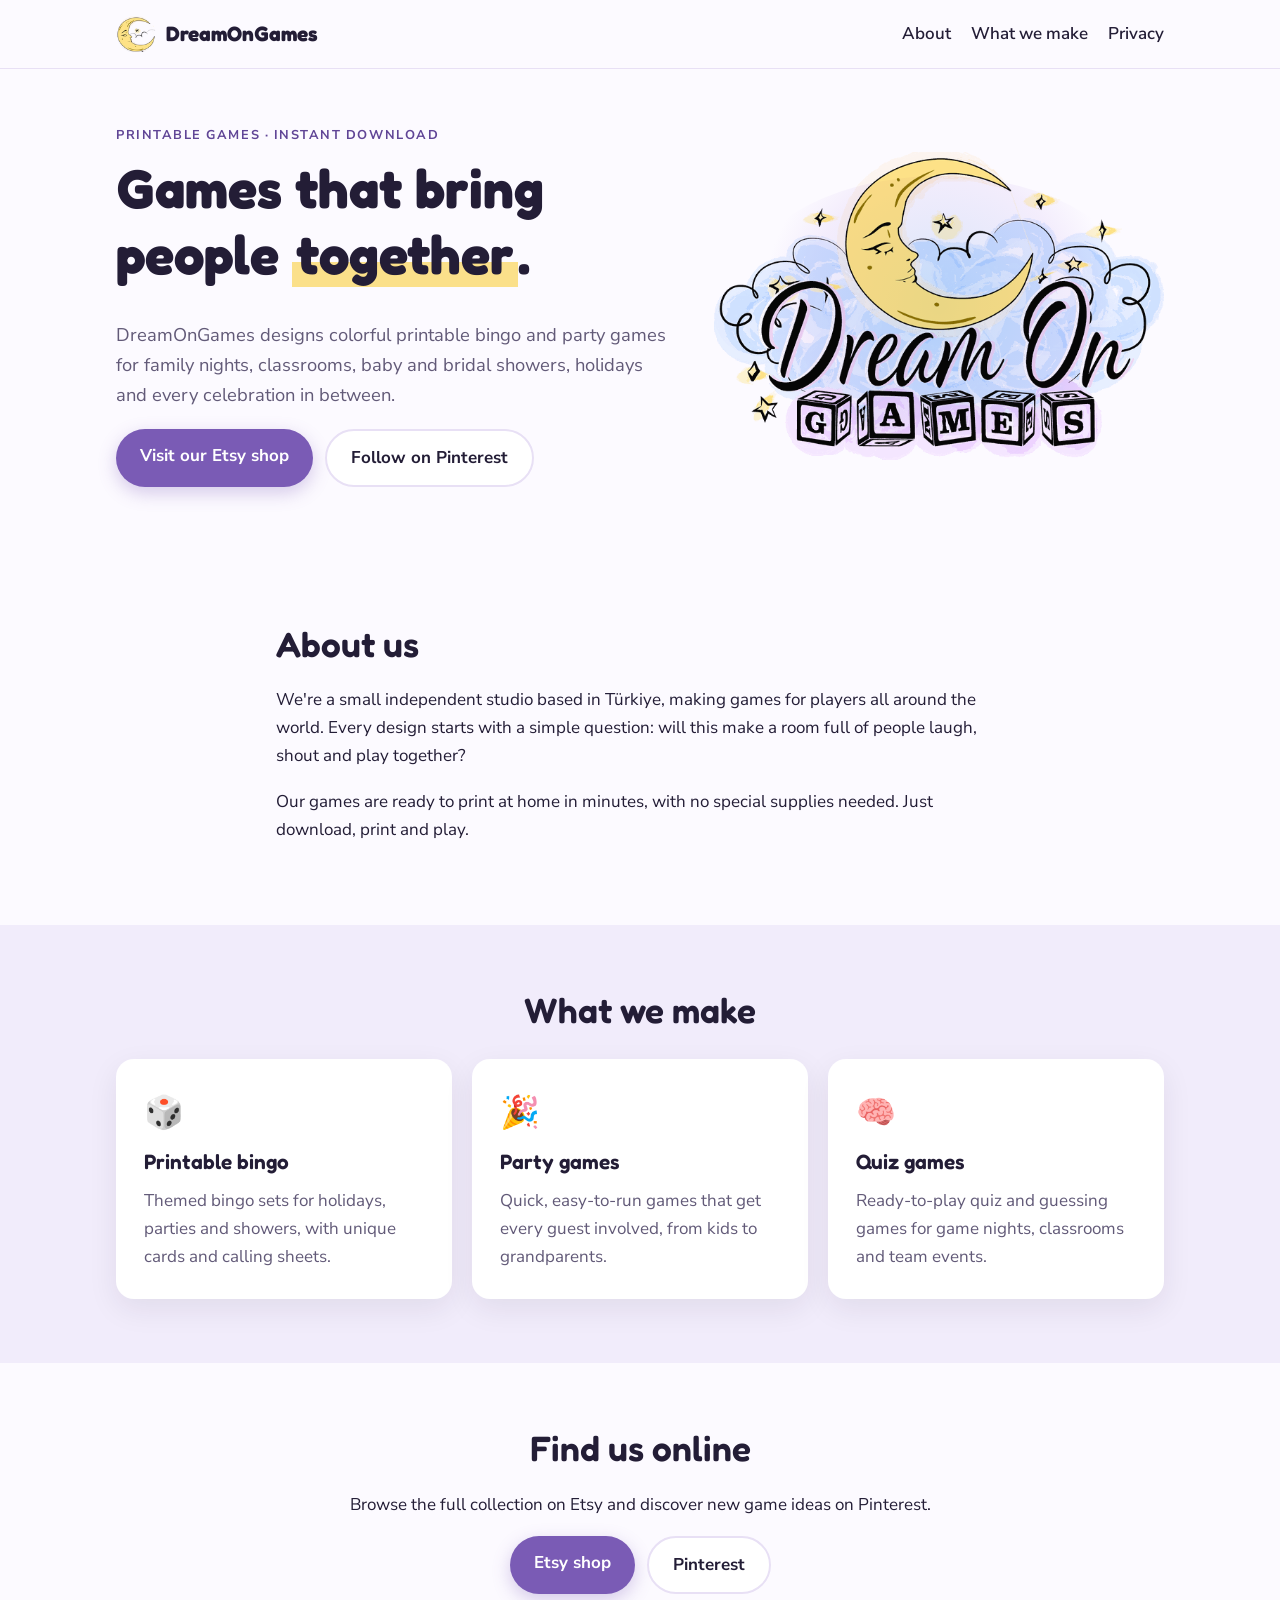
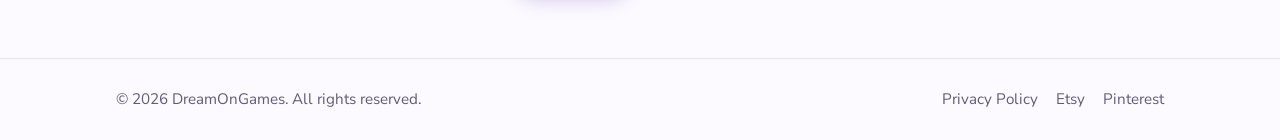
==== index.html @ ca30cf98 "Initial commit" ====
<!doctype html>
<html lang="en">
<head>
  <meta charset="utf-8">
  <meta name="viewport" content="width=device-width, initial-scale=1">
  <title>DreamOnGames — Printable Bingo & Party Games</title>
  <meta name="description" content="DreamOnGames creates printable bingo games and party games for family nights, classrooms, showers and celebrations.">
  <link rel="preconnect" href="https://fonts.googleapis.com">
  <link rel="preconnect" href="https://fonts.gstatic.com" crossorigin>
  <link href="https://fonts.googleapis.com/css2?family=Fredoka:wght@500;600;700&family=Nunito+Sans:wght@400;600;700&display=swap" rel="stylesheet">
  <link rel="stylesheet" href="assets/style.css">
  <link rel="icon" type="image/png" href="assets/favicon.png">
  <link rel="apple-touch-icon" href="assets/apple-touch-icon.png">
  <meta property="og:title" content="DreamOnGames">
  <meta property="og:description" content="Printable bingo and party games for family nights, classrooms, showers and celebrations.">
  <meta property="og:image" content="assets/logo-large.png">
  <meta name="theme-color" content="#fcfaff">
</head>
<body>
  <header class="site-header">
    <div class="container header-inner">
      <a class="brand" href="index.html">
        <img src="assets/favicon.png" alt="" class="brand-icon" width="40" height="40">
        <span class="brand-name">DreamOnGames</span>
      </a>
      <nav class="nav">
        <a href="#about">About</a>
        <a href="#what-we-make">What we make</a>
        <a href="privacy.html">Privacy</a>
      </nav>
    </div>
  </header>

  <main>
    <section class="hero">
      <div class="container hero-inner">
        <div class="hero-text">
          <p class="eyebrow">Printable games · Instant download</p>
          <h1>Games that bring people <span class="highlight">together</span>.</h1>
          <p class="lead">DreamOnGames designs colorful printable bingo and party games for family nights, classrooms, baby and bridal showers, holidays and every celebration in between.</p>
          <div class="cta-row">
            <a class="btn btn-primary" href="https://www.etsy.com/shop/DreamOnGames" target="_blank" rel="noopener">Visit our Etsy shop</a>
            <a class="btn btn-ghost" href="https://tr.pinterest.com/dreamongames1/" target="_blank" rel="noopener">Follow on Pinterest</a>
          </div>
        </div>
        <div class="hero-art">
          <img src="assets/logo-large.png" alt="DreamOnGames logo: a sleeping crescent moon above clouds, with toy blocks spelling GAMES" width="640" height="439">
        </div>
      </div>
    </section>

    <section id="about" class="section">
      <div class="container narrow">
        <h2>About us</h2>
        <p>We're a small independent studio based in Türkiye, making games for players all around the world. Every design starts with a simple question: will this make a room full of people laugh, shout and play together?</p>
        <p>Our games are ready to print at home in minutes, with no special supplies needed. Just download, print and play.</p>
      </div>
    </section>

    <section id="what-we-make" class="section section-alt">
      <div class="container">
        <h2 class="center">What we make</h2>
        <div class="cards">
          <article class="card">
            <div class="card-icon" aria-hidden="true">🎲</div>
            <h3>Printable bingo</h3>
            <p>Themed bingo sets for holidays, parties and showers, with unique cards and calling sheets.</p>
          </article>
          <article class="card">
            <div class="card-icon" aria-hidden="true">🎉</div>
            <h3>Party games</h3>
            <p>Quick, easy-to-run games that get every guest involved, from kids to grandparents.</p>
          </article>
          <article class="card">
            <div class="card-icon" aria-hidden="true">🧠</div>
            <h3>Quiz games</h3>
            <p>Ready-to-play quiz and guessing games for game nights, classrooms and team events.</p>
          </article>
        </div>
      </div>
    </section>

    <section class="section">
      <div class="container narrow center">
        <h2>Find us online</h2>
        <p>Browse the full collection on Etsy and discover new game ideas on Pinterest.</p>
        <div class="cta-row center-row">
          <a class="btn btn-primary" href="https://www.etsy.com/shop/DreamOnGames" target="_blank" rel="noopener">Etsy shop</a>
          <a class="btn btn-ghost" href="https://tr.pinterest.com/dreamongames1/" target="_blank" rel="noopener">Pinterest</a>
        </div>
      </div>
    </section>
  </main>

  <footer class="site-footer">
    <div class="container footer-inner">
      <p>© 2026 DreamOnGames. All rights reserved.</p>
      <nav class="footer-nav">
        <a href="privacy.html">Privacy Policy</a>
        <a href="https://www.etsy.com/shop/DreamOnGames" target="_blank" rel="noopener">Etsy</a>
        <a href="https://tr.pinterest.com/dreamongames1/" target="_blank" rel="noopener">Pinterest</a>
      </nav>
    </div>
  </footer>
</body>
</html>
---- assets/style.css ----
/* DreamOnGames — site styles */
:root {
  --bg: #fcfaff;
  --bg-alt: #f1ecfb;
  --surface: #ffffff;
  --text: #231d36;
  --muted: #625a78;
  --primary: #7a5bb5;
  --primary-dark: #604596;
  --accent-1: #fbe08a;
  --accent-2: #b8d3f5;
  --accent-3: #e3d4f7;
  --border: #e8e0f5;
  --radius: 18px;
  --shadow: 0 10px 30px rgba(35, 29, 54, 0.08);
  --font-head: "Fredoka", "Trebuchet MS", sans-serif;
  --font-body: "Nunito Sans", system-ui, -apple-system, "Segoe UI", sans-serif;
}

* { box-sizing: border-box; }
html { scroll-behavior: smooth; }
body {
  margin: 0;
  background: var(--bg);
  color: var(--text);
  font-family: var(--font-body);
  font-size: 17px;
  line-height: 1.65;
  -webkit-font-smoothing: antialiased;
}
img { max-width: 100%; height: auto; }
a { color: var(--primary-dark); }
h1, h2, h3 { font-family: var(--font-head); line-height: 1.2; margin: 0 0 0.6em; }
h1 { font-size: clamp(2.1rem, 5vw, 3.4rem); font-weight: 700; }
h2 { font-size: clamp(1.6rem, 3.5vw, 2.2rem); font-weight: 600; }
h3 { font-size: 1.3rem; font-weight: 600; }
p { margin: 0 0 1em; }

.container { width: 100%; max-width: 1080px; margin: 0 auto; padding: 0 16px; }
.narrow { max-width: 760px; }
.center { text-align: center; }
.muted { color: var(--muted); }

/* Header */
.site-header {
  position: sticky; top: 0; z-index: 10;
  background: rgba(252, 250, 255, 0.92);
  backdrop-filter: blur(8px);
  border-bottom: 1px solid var(--border);
}
.header-inner { display: flex; align-items: center; justify-content: space-between; gap: 16px; padding-top: 14px; padding-bottom: 14px; }
.brand { display: flex; align-items: center; gap: 10px; text-decoration: none; color: var(--text); }
.brand-name { font-family: var(--font-head); font-weight: 700; font-size: 1.3rem; }
.brand-icon { width: 40px; height: 40px; display: block; }
.nav { display: flex; gap: 20px; }
.nav a { color: var(--text); text-decoration: none; font-weight: 600; }
.nav a:hover, .nav a[aria-current="page"] { color: var(--primary-dark); }

/* Buttons */
.cta-row { display: flex; flex-wrap: wrap; gap: 12px; margin-top: 8px; }
.center-row { justify-content: center; }
.btn {
  display: inline-block; padding: 13px 24px; border-radius: 999px;
  font-weight: 700; text-decoration: none; transition: transform .15s ease, background .15s ease;
}
.btn:hover { transform: translateY(-2px); }
.btn-primary { background: var(--primary); color: #fff; box-shadow: 0 6px 18px rgba(122, 91, 181, 0.30); }
.btn-primary:hover { background: var(--primary-dark); }
.btn-ghost { background: var(--surface); color: var(--text); border: 2px solid var(--border); }

/* Hero */
.hero { padding: 56px 0 72px; overflow: hidden; isolation: isolate; }
.hero-inner { display: grid; grid-template-columns: 1.1fr 0.9fr; gap: 48px; align-items: center; }
.eyebrow { text-transform: uppercase; letter-spacing: 0.12em; font-size: 0.8rem; font-weight: 700; color: var(--primary-dark); margin-bottom: 0.8em; }
.lead { font-size: 1.15rem; color: var(--muted); max-width: 34em; }
.highlight { background: linear-gradient(transparent 62%, var(--accent-1) 62%); padding: 0 4px; }

.hero-art { justify-self: center; position: relative; }
.hero-art::before {
  content: ""; position: absolute; inset: 8% 4%; z-index: -1; border-radius: 50%;
  background: radial-gradient(circle, rgba(184, 211, 245, 0.55), rgba(227, 212, 247, 0.35) 55%, transparent 72%);
}
.hero-art img { display: block; width: 100%; max-width: 520px; height: auto; }

/* Sections */
.section { padding: 64px 0; }
.section-alt { background: var(--bg-alt); }
.cards { display: grid; grid-template-columns: repeat(3, 1fr); gap: 20px; margin-top: 28px; }
.card { background: var(--surface); border-radius: var(--radius); padding: 28px; box-shadow: var(--shadow); }
.card p { color: var(--muted); margin: 0; }
.card-icon { font-size: 2rem; margin-bottom: 10px; }

/* Policy page */
.policy h1 { margin-bottom: 0.2em; }
.policy h2 { font-size: 1.4rem; margin-top: 1.8em; }
.policy ul { padding-left: 1.2em; margin: 0 0 1em; }
.policy li { margin-bottom: 0.4em; }

/* Footer */
.site-footer { border-top: 1px solid var(--border); padding: 28px 0; font-size: 0.95rem; color: var(--muted); }
.footer-inner { display: flex; flex-wrap: wrap; justify-content: space-between; align-items: center; gap: 12px; }
.footer-inner p { margin: 0; }
.footer-nav { display: flex; gap: 18px; }
.footer-nav a { color: var(--muted); text-decoration: none; }
.footer-nav a:hover { color: var(--primary-dark); }

/* Responsive */
@media (max-width: 820px) {
  .hero { padding: 40px 0 56px; }
  .hero-inner { grid-template-columns: 1fr; gap: 24px; }
  .hero-art { order: -1; }
  .hero-art img { max-width: 340px; }
  .cards { grid-template-columns: 1fr; }
}
@media (max-width: 520px) {
  .nav { gap: 14px; font-size: 0.95rem; }
  .nav a[href="#what-we-make"], .nav a[href="index.html#what-we-make"] { display: none; }
  .brand-name { font-size: 1.1rem; }
}
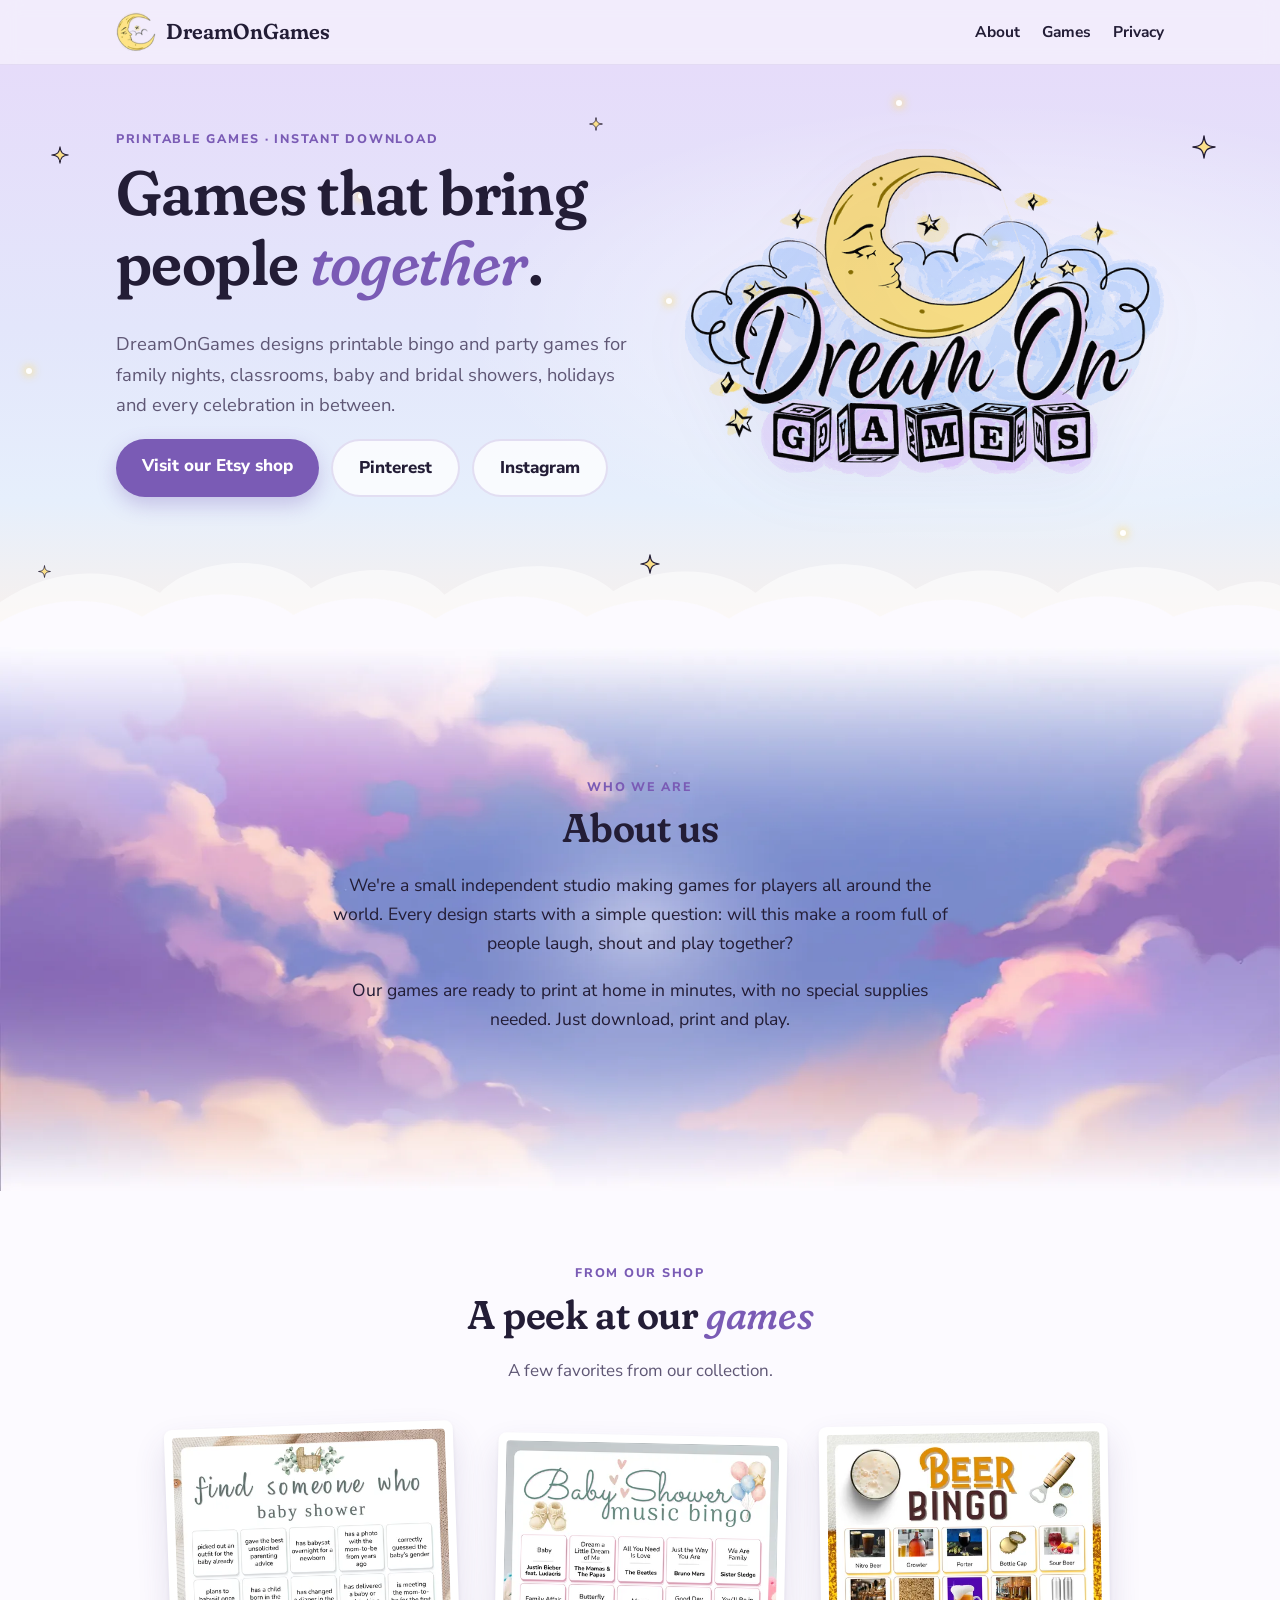
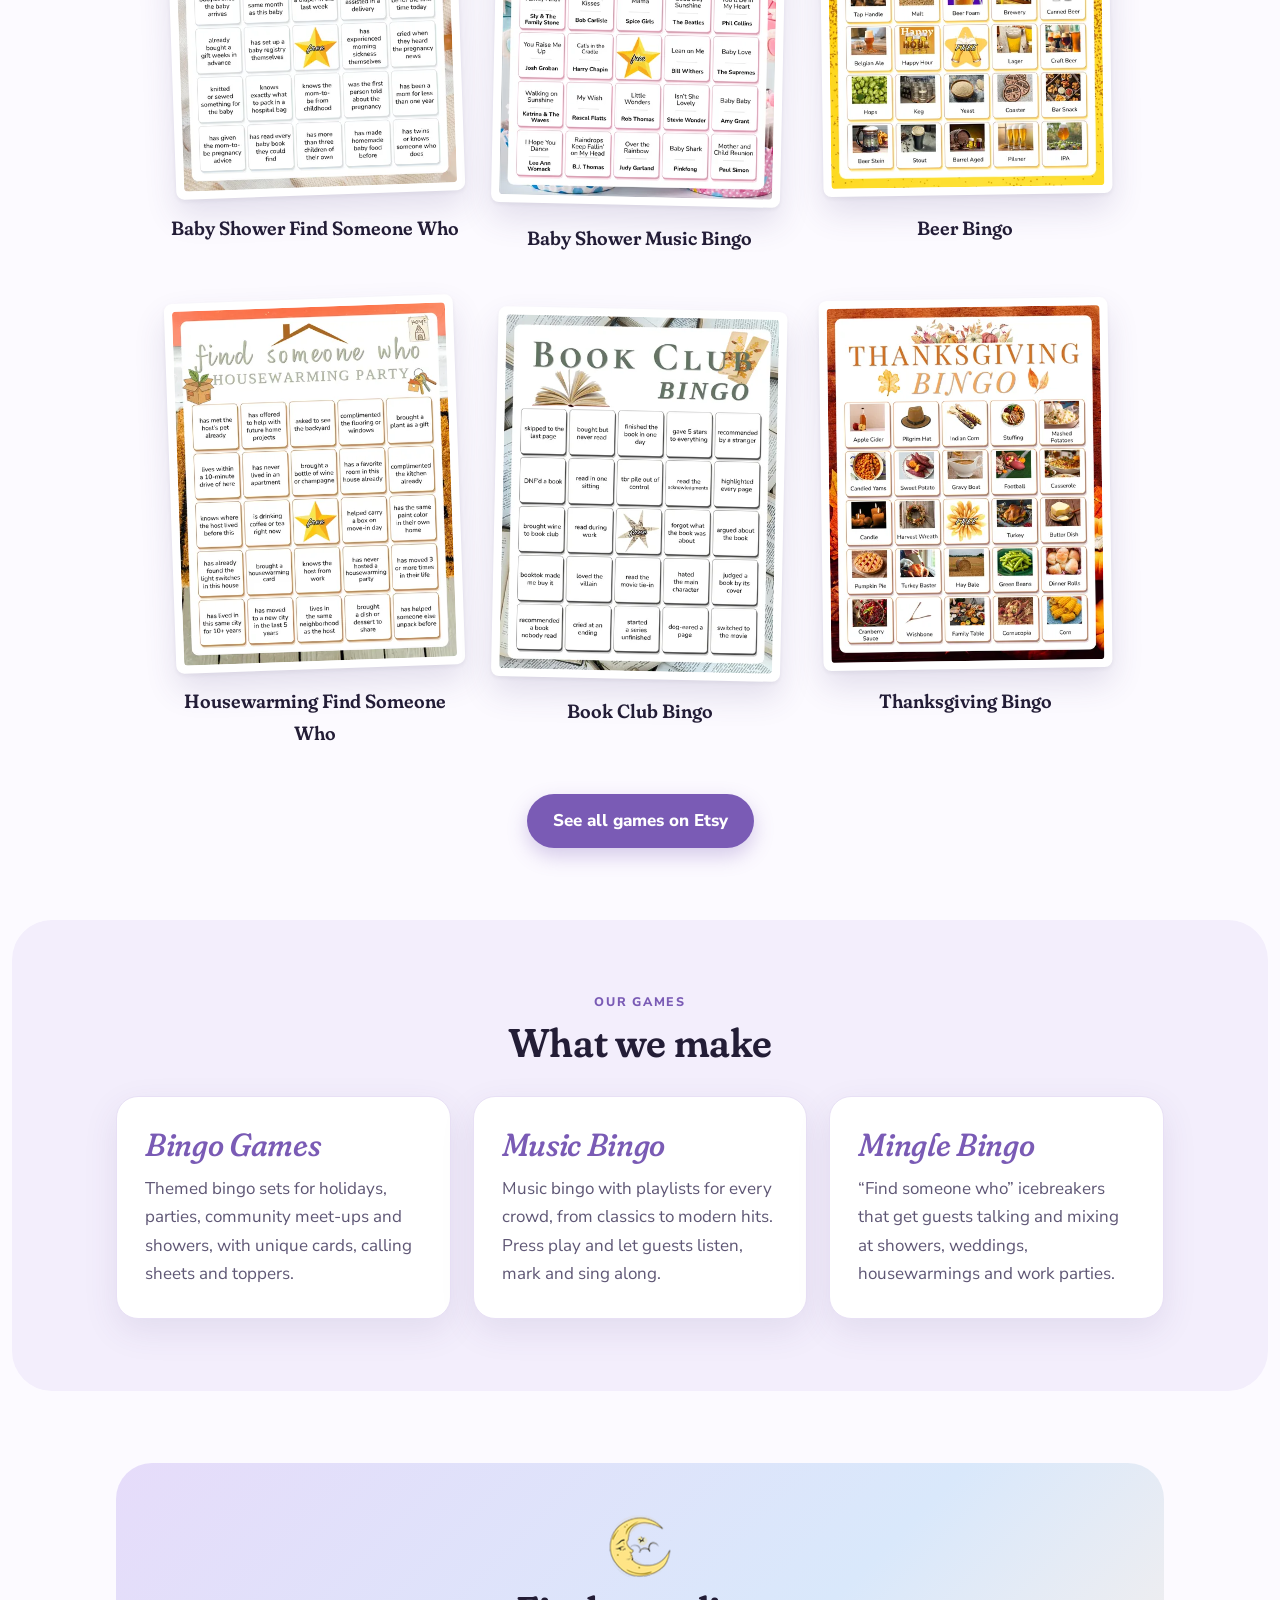
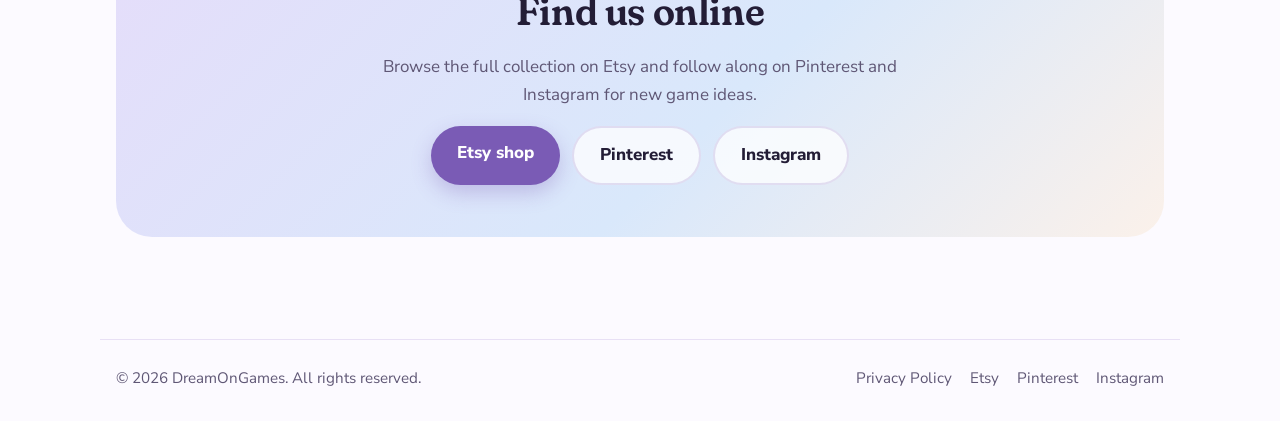
==== commit d40ad74f: "Final Version Version updated" ====
--- a/index.html
+++ b/index.html
@@ -5,16 +5,15 @@
   <meta name="viewport" content="width=device-width, initial-scale=1">
   <title>DreamOnGames — Printable Bingo & Party Games</title>
   <meta name="description" content="DreamOnGames creates printable bingo games and party games for family nights, classrooms, showers and celebrations.">
-  <link rel="preconnect" href="https://fonts.googleapis.com">
-  <link rel="preconnect" href="https://fonts.gstatic.com" crossorigin>
-  <link href="https://fonts.googleapis.com/css2?family=Fredoka:wght@500;600;700&family=Nunito+Sans:wght@400;600;700&display=swap" rel="stylesheet">
+  <link rel="preload" href="assets/fonts/fraunces.woff2" as="font" type="font/woff2" crossorigin>
+  <link rel="preload" href="assets/fonts/nunito-sans.woff2" as="font" type="font/woff2" crossorigin>
   <link rel="stylesheet" href="assets/style.css">
   <link rel="icon" type="image/png" href="assets/favicon.png">
   <link rel="apple-touch-icon" href="assets/apple-touch-icon.png">
   <meta property="og:title" content="DreamOnGames">
   <meta property="og:description" content="Printable bingo and party games for family nights, classrooms, showers and celebrations.">
   <meta property="og:image" content="assets/logo-large.png">
-  <meta name="theme-color" content="#fcfaff">
+  <meta name="theme-color" content="#ebe4fb">
 </head>
 <body>
   <header class="site-header">
@@ -25,7 +24,7 @@
       </a>
       <nav class="nav">
         <a href="#about">About</a>
-        <a href="#what-we-make">What we make</a>
+        <a href="#games">Games</a>
         <a href="privacy.html">Privacy</a>
       </nav>
     </div>
@@ -33,60 +32,99 @@
 
   <main>
     <section class="hero">
+      <!-- Dekoratif yıldızlar -->
+      <div class="sky" aria-hidden="true">
+        <svg class="spark s1" viewBox="0 0 24 24"><path d="M12 1 C13 9 15 11 23 12 C15 13 13 15 12 23 C11 15 9 13 1 12 C9 11 11 9 12 1Z"/></svg>
+        <svg class="spark s2" viewBox="0 0 24 24"><path d="M12 1 C13 9 15 11 23 12 C15 13 13 15 12 23 C11 15 9 13 1 12 C9 11 11 9 12 1Z"/></svg>
+        <svg class="spark s3" viewBox="0 0 24 24"><path d="M12 1 C13 9 15 11 23 12 C15 13 13 15 12 23 C11 15 9 13 1 12 C9 11 11 9 12 1Z"/></svg>
+        <svg class="spark s4" viewBox="0 0 24 24"><path d="M12 1 C13 9 15 11 23 12 C15 13 13 15 12 23 C11 15 9 13 1 12 C9 11 11 9 12 1Z"/></svg>
+        <svg class="spark s5" viewBox="0 0 24 24"><path d="M12 1 C13 9 15 11 23 12 C15 13 13 15 12 23 C11 15 9 13 1 12 C9 11 11 9 12 1Z"/></svg>
+        <span class="dot d1"></span><span class="dot d2"></span><span class="dot d3"></span><span class="dot d4"></span><span class="dot d5"></span><span class="dot d6"></span>
+      </div>
+
       <div class="container hero-inner">
         <div class="hero-text">
           <p class="eyebrow">Printable games · Instant download</p>
-          <h1>Games that bring people <span class="highlight">together</span>.</h1>
-          <p class="lead">DreamOnGames designs colorful printable bingo and party games for family nights, classrooms, baby and bridal showers, holidays and every celebration in between.</p>
+          <h1>Games that bring people <em>together</em>.</h1>
+          <p class="lead">DreamOnGames designs printable bingo and party games for family nights, classrooms, baby and bridal showers, holidays and every celebration in between.</p>
           <div class="cta-row">
             <a class="btn btn-primary" href="https://www.etsy.com/shop/DreamOnGames" target="_blank" rel="noopener">Visit our Etsy shop</a>
-            <a class="btn btn-ghost" href="https://tr.pinterest.com/dreamongames1/" target="_blank" rel="noopener">Follow on Pinterest</a>
+            <a class="btn btn-ghost" href="https://www.pinterest.com/dreamongames1/" target="_blank" rel="noopener">Pinterest</a>
+            <a class="btn btn-ghost" href="https://www.instagram.com/dream_on_games" target="_blank" rel="noopener">Instagram</a>
           </div>
         </div>
         <div class="hero-art">
           <img src="assets/logo-large.png" alt="DreamOnGames logo: a sleeping crescent moon above clouds, with toy blocks spelling GAMES" width="640" height="439">
         </div>
       </div>
+
+      <!-- Hero'nun altındaki bulut kenarı -->
+      <svg class="cloud-edge" viewBox="0 0 1440 120" preserveAspectRatio="none" aria-hidden="true">
+        <path class="c-back" d="M0 70 C60 30 130 30 180 60 C220 20 310 15 350 55 C400 25 470 30 500 62 C560 20 650 22 690 58 C740 28 810 30 850 60 C900 18 990 20 1030 56 C1080 26 1150 30 1190 60 C1240 22 1330 24 1370 58 C1400 45 1425 45 1440 52 L1440 120 L0 120Z"/>
+        <path class="c-front" d="M0 92 C50 62 120 62 160 86 C210 54 290 54 330 84 C380 58 450 60 490 88 C540 56 620 56 660 86 C710 60 780 62 820 88 C870 56 950 56 990 86 C1040 60 1110 62 1150 88 C1200 56 1280 56 1320 86 C1360 70 1410 70 1440 80 L1440 120 L0 120Z"/>
+      </svg>
     </section>
 
-    <section id="about" class="section">
-      <div class="container narrow">
+    <section id="about" class="section about-section">
+      <div class="container narrow center">
+        <p class="eyebrow">Who we are</p>
         <h2>About us</h2>
-        <p>We're a small independent studio based in Türkiye, making games for players all around the world. Every design starts with a simple question: will this make a room full of people laugh, shout and play together?</p>
+        <p>We're a small independent studio making games for players all around the world. Every design starts with a simple question: will this make a room full of people laugh, shout and play together?</p>
         <p>Our games are ready to print at home in minutes, with no special supplies needed. Just download, print and play.</p>
+      </div>
+    </section>
+
+    <section id="games" class="section games-section">
+      <div class="container">
+        <div class="center">
+          <p class="eyebrow">From our shop</p>
+          <h2>A peek at our <em>games</em></h2>
+          <p class="muted section-intro">A few favorites from our collection.</p>
+        </div>
+        <!-- Kartlar assets/games-data.js listesinden rastgele seçilip buraya eklenir -->
+        <div class="games" id="games-grid">
+          <noscript><p class="center muted">See our games on <a href="https://www.etsy.com/shop/DreamOnGames">Etsy</a>.</p></noscript>
+        </div>
+        <div class="center-row cta-row games-more">
+          <a class="btn btn-primary" href="https://www.etsy.com/shop/DreamOnGames" target="_blank" rel="noopener">See all games on Etsy</a>
+        </div>
       </div>
     </section>
 
     <section id="what-we-make" class="section section-alt">
       <div class="container">
-        <h2 class="center">What we make</h2>
+        <div class="center">
+          <p class="eyebrow">Our games</p>
+          <h2>What we make</h2>
+        </div>
         <div class="cards">
-          <article class="card">
-            <div class="card-icon" aria-hidden="true">🎲</div>
-            <h3>Printable bingo</h3>
-            <p>Themed bingo sets for holidays, parties and showers, with unique cards and calling sheets.</p>
+          <article class="card card-lavender">
+            <h3>Bingo Games</h3>
+            <p>Themed bingo sets for holidays, parties, community meet-ups and showers, with unique cards, calling sheets and toppers.</p>
           </article>
-          <article class="card">
-            <div class="card-icon" aria-hidden="true">🎉</div>
-            <h3>Party games</h3>
-            <p>Quick, easy-to-run games that get every guest involved, from kids to grandparents.</p>
+          <article class="card card-sky">
+            <h3>Music Bingo</h3>
+            <p>Music bingo with playlists for every crowd, from classics to modern hits. Press play and let guests listen, mark and sing along.</p>
           </article>
-          <article class="card">
-            <div class="card-icon" aria-hidden="true">🧠</div>
-            <h3>Quiz games</h3>
-            <p>Ready-to-play quiz and guessing games for game nights, classrooms and team events.</p>
+          <article class="card card-butter">
+            <h3>Mingle Bingo</h3>
+            <p>&ldquo;Find someone who&rdquo; icebreakers that get guests talking and mixing at showers, weddings, housewarmings and work parties.</p>
           </article>
         </div>
       </div>
     </section>
 
     <section class="section">
-      <div class="container narrow center">
-        <h2>Find us online</h2>
-        <p>Browse the full collection on Etsy and discover new game ideas on Pinterest.</p>
-        <div class="cta-row center-row">
-          <a class="btn btn-primary" href="https://www.etsy.com/shop/DreamOnGames" target="_blank" rel="noopener">Etsy shop</a>
-          <a class="btn btn-ghost" href="https://tr.pinterest.com/dreamongames1/" target="_blank" rel="noopener">Pinterest</a>
+      <div class="container">
+        <div class="cta-panel">
+          <img src="assets/favicon.png" alt="" class="cta-moon" width="64" height="64">
+          <h2>Find us online</h2>
+          <p>Browse the full collection on Etsy and follow along on Pinterest and Instagram for new game ideas.</p>
+          <div class="cta-row center-row">
+            <a class="btn btn-primary" href="https://www.etsy.com/shop/DreamOnGames" target="_blank" rel="noopener">Etsy shop</a>
+            <a class="btn btn-ghost" href="https://www.pinterest.com/dreamongames1/" target="_blank" rel="noopener">Pinterest</a>
+            <a class="btn btn-ghost" href="https://www.instagram.com/dream_on_games" target="_blank" rel="noopener">Instagram</a>
+          </div>
         </div>
       </div>
     </section>
@@ -98,9 +136,12 @@
       <nav class="footer-nav">
         <a href="privacy.html">Privacy Policy</a>
         <a href="https://www.etsy.com/shop/DreamOnGames" target="_blank" rel="noopener">Etsy</a>
-        <a href="https://tr.pinterest.com/dreamongames1/" target="_blank" rel="noopener">Pinterest</a>
+        <a href="https://www.pinterest.com/dreamongames1/" target="_blank" rel="noopener">Pinterest</a>
+        <a href="https://www.instagram.com/dream_on_games" target="_blank" rel="noopener">Instagram</a>
       </nav>
     </div>
   </footer>
+  <script src="assets/games-data.js"></script>
+  <script src="assets/gallery.js"></script>
 </body>
 </html>
--- a/assets/style.css
+++ b/assets/style.css
@@ -1,19 +1,39 @@
 /* DreamOnGames — site styles */
+
+/* ---------- Fonts (kendi sunucumuzdan, Google'a bağlantı yok) ---------- */
+@font-face {
+  font-family: "Fraunces";
+  src: url("fonts/fraunces.woff2") format("woff2");
+  font-weight: 400 700; font-style: normal; font-display: swap;
+}
+@font-face {
+  font-family: "Fraunces";
+  src: url("fonts/fraunces-italic.woff2") format("woff2");
+  font-weight: 400 700; font-style: italic; font-display: swap;
+}
+@font-face {
+  font-family: "Nunito Sans";
+  src: url("fonts/nunito-sans.woff2") format("woff2");
+  font-weight: 200 1000; font-style: normal; font-display: swap;
+}
+
+/* ---------- Renkler ve temel değerler ---------- */
 :root {
   --bg: #fcfaff;
-  --bg-alt: #f1ecfb;
+  --bg-alt: #f3eefc;
   --surface: #ffffff;
   --text: #231d36;
-  --muted: #625a78;
+  --muted: #5f5775;
   --primary: #7a5bb5;
   --primary-dark: #604596;
-  --accent-1: #fbe08a;
-  --accent-2: #b8d3f5;
-  --accent-3: #e3d4f7;
+  --lavender: #e6dcfa;
+  --sky: #d9e8fb;
+  --butter: #fdeeb4;
+  --star: #fbe08a;
   --border: #e8e0f5;
-  --radius: 18px;
-  --shadow: 0 10px 30px rgba(35, 29, 54, 0.08);
-  --font-head: "Fredoka", "Trebuchet MS", sans-serif;
+  --radius: 22px;
+  --shadow: 0 12px 34px rgba(74, 56, 120, 0.10);
+  --font-head: "Fraunces", Georgia, "Times New Roman", serif;
   --font-body: "Nunito Sans", system-ui, -apple-system, "Segoe UI", sans-serif;
 }
 
@@ -30,90 +50,197 @@
 }
 img { max-width: 100%; height: auto; }
 a { color: var(--primary-dark); }
-h1, h2, h3 { font-family: var(--font-head); line-height: 1.2; margin: 0 0 0.6em; }
-h1 { font-size: clamp(2.1rem, 5vw, 3.4rem); font-weight: 700; }
-h2 { font-size: clamp(1.6rem, 3.5vw, 2.2rem); font-weight: 600; }
-h3 { font-size: 1.3rem; font-weight: 600; }
+h1, h2, h3 { font-family: var(--font-head); font-weight: 600; line-height: 1.12; margin: 0 0 0.5em; letter-spacing: -0.01em; }
+h1 { font-size: clamp(2.4rem, 5.4vw, 3.9rem); }
+h2 { font-size: clamp(1.8rem, 3.6vw, 2.5rem); }
+h3 { font-size: 1.4rem; }
+h1 em, h2 em { font-style: italic; font-weight: 500; color: var(--primary); }
 p { margin: 0 0 1em; }
 
 .container { width: 100%; max-width: 1080px; margin: 0 auto; padding: 0 16px; }
-.narrow { max-width: 760px; }
+.narrow { max-width: 740px; }
 .center { text-align: center; }
 .muted { color: var(--muted); }
-
-/* Header */
+.eyebrow {
+  text-transform: uppercase; letter-spacing: 0.14em; font-size: 0.78rem; font-weight: 800;
+  color: var(--primary); margin-bottom: 0.7em;
+}
+
+/* ---------- Üst menü ---------- */
 .site-header {
-  position: sticky; top: 0; z-index: 10;
-  background: rgba(252, 250, 255, 0.92);
-  backdrop-filter: blur(8px);
-  border-bottom: 1px solid var(--border);
-}
-.header-inner { display: flex; align-items: center; justify-content: space-between; gap: 16px; padding-top: 14px; padding-bottom: 14px; }
+  position: sticky; top: 0; z-index: 20;
+  background: rgba(240, 234, 252, 0.82);
+  backdrop-filter: blur(10px); -webkit-backdrop-filter: blur(10px);
+  border-bottom: 1px solid rgba(122, 91, 181, 0.12);
+}
+.header-inner { display: flex; align-items: center; justify-content: space-between; gap: 16px; padding-top: 12px; padding-bottom: 12px; }
 .brand { display: flex; align-items: center; gap: 10px; text-decoration: none; color: var(--text); }
-.brand-name { font-family: var(--font-head); font-weight: 700; font-size: 1.3rem; }
 .brand-icon { width: 40px; height: 40px; display: block; }
-.nav { display: flex; gap: 20px; }
-.nav a { color: var(--text); text-decoration: none; font-weight: 600; }
-.nav a:hover, .nav a[aria-current="page"] { color: var(--primary-dark); }
-
-/* Buttons */
-.cta-row { display: flex; flex-wrap: wrap; gap: 12px; margin-top: 8px; }
+.brand-name { font-family: var(--font-head); font-weight: 600; font-size: 1.35rem; }
+.nav { display: flex; gap: 22px; }
+.nav a { color: var(--text); text-decoration: none; font-weight: 700; font-size: 0.97rem; }
+.nav a:hover, .nav a[aria-current="page"] { color: var(--primary); }
+
+/* ---------- Butonlar ---------- */
+.cta-row { display: flex; flex-wrap: wrap; gap: 12px; margin-top: 10px; }
 .center-row { justify-content: center; }
 .btn {
-  display: inline-block; padding: 13px 24px; border-radius: 999px;
-  font-weight: 700; text-decoration: none; transition: transform .15s ease, background .15s ease;
+  display: inline-block; padding: 13px 26px; border-radius: 999px;
+  font-weight: 800; text-decoration: none; transition: transform .15s ease, background .15s ease, box-shadow .15s ease;
 }
 .btn:hover { transform: translateY(-2px); }
-.btn-primary { background: var(--primary); color: #fff; box-shadow: 0 6px 18px rgba(122, 91, 181, 0.30); }
+.btn-primary { background: var(--primary); color: #fff; box-shadow: 0 8px 20px rgba(122, 91, 181, 0.30); }
 .btn-primary:hover { background: var(--primary-dark); }
-.btn-ghost { background: var(--surface); color: var(--text); border: 2px solid var(--border); }
-
-/* Hero */
-.hero { padding: 56px 0 72px; overflow: hidden; isolation: isolate; }
-.hero-inner { display: grid; grid-template-columns: 1.1fr 0.9fr; gap: 48px; align-items: center; }
-.eyebrow { text-transform: uppercase; letter-spacing: 0.12em; font-size: 0.8rem; font-weight: 700; color: var(--primary-dark); margin-bottom: 0.8em; }
-.lead { font-size: 1.15rem; color: var(--muted); max-width: 34em; }
-.highlight { background: linear-gradient(transparent 62%, var(--accent-1) 62%); padding: 0 4px; }
-
-.hero-art { justify-self: center; position: relative; }
-.hero-art::before {
-  content: ""; position: absolute; inset: 8% 4%; z-index: -1; border-radius: 50%;
-  background: radial-gradient(circle, rgba(184, 211, 245, 0.55), rgba(227, 212, 247, 0.35) 55%, transparent 72%);
-}
-.hero-art img { display: block; width: 100%; max-width: 520px; height: auto; }
-
-/* Sections */
-.section { padding: 64px 0; }
-.section-alt { background: var(--bg-alt); }
-.cards { display: grid; grid-template-columns: repeat(3, 1fr); gap: 20px; margin-top: 28px; }
-.card { background: var(--surface); border-radius: var(--radius); padding: 28px; box-shadow: var(--shadow); }
+.btn-ghost { background: rgba(255, 255, 255, 0.75); color: var(--text); border: 2px solid rgba(122, 91, 181, 0.18); }
+.btn-ghost:hover { background: #fff; }
+
+/* ---------- Hero: pastel gece gökyüzü ---------- */
+.hero {
+  position: relative; overflow: hidden; isolation: isolate;
+  padding: 64px 0 150px;
+  background:
+    radial-gradient(ellipse 60% 55% at 78% 45%, rgba(255, 255, 255, 0.65), transparent 70%),
+    linear-gradient(180deg, #e6dcfa 0%, #e3e6fb 45%, #e6effc 75%, #fbf1ea 100%);
+}
+.hero-inner { position: relative; z-index: 2; display: grid; grid-template-columns: 1.05fr 0.95fr; gap: 40px; align-items: center; }
+.lead { font-size: 1.15rem; color: var(--muted); max-width: 33em; }
+.hero-art { justify-self: center; }
+.hero-art img { display: block; width: 100%; max-width: 520px; height: auto; filter: drop-shadow(0 18px 30px rgba(74, 56, 120, 0.12)); }
+
+/* yıldızlar (logodaki dört köşeli yıldızlar gibi) */
+.sky { position: absolute; inset: 0; z-index: 1; pointer-events: none; }
+.spark { position: absolute; width: 22px; height: 22px; fill: var(--star); stroke: var(--text); stroke-width: 1.4; stroke-linejoin: round; animation: twinkle 4s ease-in-out infinite; }
+.s1 { top: 14%; left: 4%; width: 18px; height: 18px; animation-delay: 0s; }
+.s2 { top: 9%; left: 46%; width: 14px; height: 14px; animation-delay: 1.2s; }
+.s3 { top: 84%; left: 50%; width: 20px; height: 20px; animation-delay: 2.1s; }
+.s4 { top: 12%; right: 5%; width: 24px; height: 24px; animation-delay: 0.6s; }
+.s5 { top: 86%; left: 3%; width: 13px; height: 13px; animation-delay: 2.8s; }
+.dot { position: absolute; width: 6px; height: 6px; border-radius: 50%; background: #fff; box-shadow: 0 0 8px 2px rgba(251, 224, 138, 0.9); animation: twinkle 3.2s ease-in-out infinite; }
+.d1 { top: 22%; left: 28%; animation-delay: .4s; }
+.d2 { top: 40%; left: 52%; animation-delay: 1.5s; }
+.d3 { top: 30%; right: 22%; animation-delay: 2.4s; }
+.d4 { top: 80%; right: 12%; animation-delay: .9s; }
+.d5 { top: 52%; left: 2%; animation-delay: 1.9s; }
+.d6 { top: 6%; left: 70%; animation-delay: 2.9s; }
+@keyframes twinkle {
+  0%, 100% { opacity: 1; transform: scale(1); }
+  50% { opacity: 0.45; transform: scale(0.8); }
+}
+
+/* bulut kenarı */
+.cloud-edge { position: absolute; left: 0; right: 0; bottom: -1px; width: 100%; height: 110px; z-index: 1; display: block; }
+.c-back { fill: #ffffff; opacity: 0.55; }
+.c-front { fill: var(--bg); }
+
+/* ---------- Bölümler ---------- */
+.section { padding: 72px 0; }
+.section-tight { padding-top: 40px; }
+.section-alt { background: var(--bg-alt); border-radius: 40px; margin: 0 12px; }
+#about p:not(.eyebrow) { font-size: 1.1rem; }
+
+.cards { display: grid; grid-template-columns: repeat(3, 1fr); gap: 22px; margin-top: 30px; }
+.card {
+  background: var(--surface); border-radius: var(--radius); padding: 30px 28px; box-shadow: var(--shadow);
+  border: 1px solid var(--border); transition: transform .2s ease;
+}
+.card:hover { transform: translateY(-4px); }
 .card p { color: var(--muted); margin: 0; }
-.card-icon { font-size: 2rem; margin-bottom: 10px; }
-
-/* Policy page */
-.policy h1 { margin-bottom: 0.2em; }
-.policy h2 { font-size: 1.4rem; margin-top: 1.8em; }
+.card h3 {
+  font-style: italic; font-weight: 500; color: var(--primary);
+  font-size: clamp(1.7rem, 2.6vw, 2rem); margin-bottom: 0.4em;
+}
+
+.cta-panel {
+  text-align: center; padding: 52px 24px; border-radius: 36px;
+  background: linear-gradient(135deg, var(--lavender) 0%, var(--sky) 60%, #fbf1ea 100%);
+}
+.cta-panel p { color: var(--muted); max-width: 32em; margin-left: auto; margin-right: auto; }
+.cta-moon { width: 64px; height: 64px; display: block; margin: 0 auto 10px; }
+
+
+/* ---------- Hakkımızda: pastel gökyüzü ve bulutlar ---------- */
+.about-section {
+  padding: 130px 0 140px;
+  background: var(--bg) url("about-sky.webp") center / 100% 100% no-repeat;
+}
+.about-section .narrow { max-width: 660px; }
+
+/* ---------- Oyun galerisi ---------- */
+.section-intro { max-width: 34em; margin: 0 auto; }
+.games {
+  display: grid; grid-template-columns: repeat(3, 1fr); gap: 44px 36px;
+  margin: 40px auto 0; max-width: 940px;
+}
+.game { display: block; text-decoration: none; color: var(--text); text-align: center; }
+.game-paper {
+  display: block; background: #fff; padding: 8px; border-radius: 8px;
+  box-shadow: 0 2px 4px rgba(35, 29, 54, 0.06), 0 16px 32px rgba(74, 56, 120, 0.14);
+  transition: transform .25s ease, box-shadow .25s ease;
+}
+.game-paper img { display: block; width: 100%; height: auto; border-radius: 4px; }
+.game:nth-child(3n+1) .game-paper { transform: rotate(-2deg); }
+.game:nth-child(3n+2) .game-paper { transform: rotate(1.2deg) translateY(10px); }
+.game:nth-child(3n+3) .game-paper { transform: rotate(-0.8deg); }
+.game:hover .game-paper, .game:focus-visible .game-paper {
+  transform: rotate(0) translateY(-6px);
+  box-shadow: 0 2px 4px rgba(35, 29, 54, 0.06), 0 24px 44px rgba(74, 56, 120, 0.22);
+}
+.game-title { display: block; font-family: var(--font-head); font-weight: 600; font-size: 1.2rem; margin-top: 18px; }
+.game:nth-child(3n+2) .game-title { margin-top: 28px; }
+.game-tag { display: block; color: var(--muted); font-size: 0.92rem; }
+.games-more { margin-top: 44px; }
+
+/* ---------- Gizlilik sayfası ---------- */
+.page-head {
+  padding: 56px 0 44px;
+  background: linear-gradient(180deg, #e6dcfa 0%, #e6effc 100%);
+}
+.page-head h1 { margin-bottom: 0.2em; }
+.page-head .muted { margin: 0; }
+.policy h2 { font-size: 1.45rem; margin-top: 1.8em; }
 .policy ul { padding-left: 1.2em; margin: 0 0 1em; }
-.policy li { margin-bottom: 0.4em; }
-
-/* Footer */
-.site-footer { border-top: 1px solid var(--border); padding: 28px 0; font-size: 0.95rem; color: var(--muted); }
-.footer-inner { display: flex; flex-wrap: wrap; justify-content: space-between; align-items: center; gap: 12px; }
+.policy li { margin-bottom: 0.45em; }
+.policy-summary {
+  background: var(--bg-alt); border-radius: var(--radius); padding: 22px 26px; margin: 28px 0 8px;
+}
+.policy-summary h2 { margin-top: 0; font-size: 1.25rem; }
+.policy-summary ul { margin-bottom: 0; }
+
+/* ---------- Alt bilgi ---------- */
+.site-footer { padding: 30px 0; font-size: 0.95rem; color: var(--muted); }
+.footer-inner { display: flex; flex-wrap: wrap; justify-content: space-between; align-items: center; gap: 12px; border-top: 1px solid var(--border); padding-top: 26px; }
 .footer-inner p { margin: 0; }
 .footer-nav { display: flex; gap: 18px; }
 .footer-nav a { color: var(--muted); text-decoration: none; }
-.footer-nav a:hover { color: var(--primary-dark); }
-
-/* Responsive */
+.footer-nav a:hover { color: var(--primary); }
+
+/* ---------- Mobil ---------- */
 @media (max-width: 820px) {
-  .hero { padding: 40px 0 56px; }
-  .hero-inner { grid-template-columns: 1fr; gap: 24px; }
+  .hero { padding: 36px 0 120px; }
+  .hero-inner { grid-template-columns: 1fr; gap: 20px; }
   .hero-art { order: -1; }
-  .hero-art img { max-width: 340px; }
+  .hero-art img { max-width: 330px; }
   .cards { grid-template-columns: 1fr; }
+  .games { grid-template-columns: repeat(2, 1fr); gap: 32px 20px; }
+  .game:nth-child(n) .game-paper { transform: rotate(0); }
+  .game:nth-child(odd) .game-paper { transform: rotate(-1.2deg); }
+  .game:nth-child(even) .game-paper { transform: rotate(1deg); }
+  .game:nth-child(n) .game-title { margin-top: 14px; font-size: 1.05rem; }
+  .about-section { padding: 90px 0 100px; background-size: 260% 100%; }
+  .section-alt { margin: 0 8px; border-radius: 28px; }
 }
 @media (max-width: 520px) {
-  .nav { gap: 14px; font-size: 0.95rem; }
-  .nav a[href="#what-we-make"], .nav a[href="index.html#what-we-make"] { display: none; }
-  .brand-name { font-size: 1.1rem; }
-}
+  .nav { gap: 14px; }
+  .nav a[href="#games"], .nav a[href="index.html#games"] { display: none; }
+  .brand-name { font-size: 1.15rem; }
+  .s1, .s3, .s5, .d2, .d5 { display: none; }
+  .cta-row .btn { text-align: center; padding-left: 16px; padding-right: 16px; }
+  .cta-row .btn-primary { flex-basis: 100%; }
+  .cta-row .btn-ghost { flex: 1; }
+}
+
+/* Hareket istemeyen kullanıcılar için animasyonları kapat */
+@media (prefers-reduced-motion: reduce) {
+  .spark, .dot { animation: none; }
+  .btn, .card, .game-paper { transition: none; }
+}
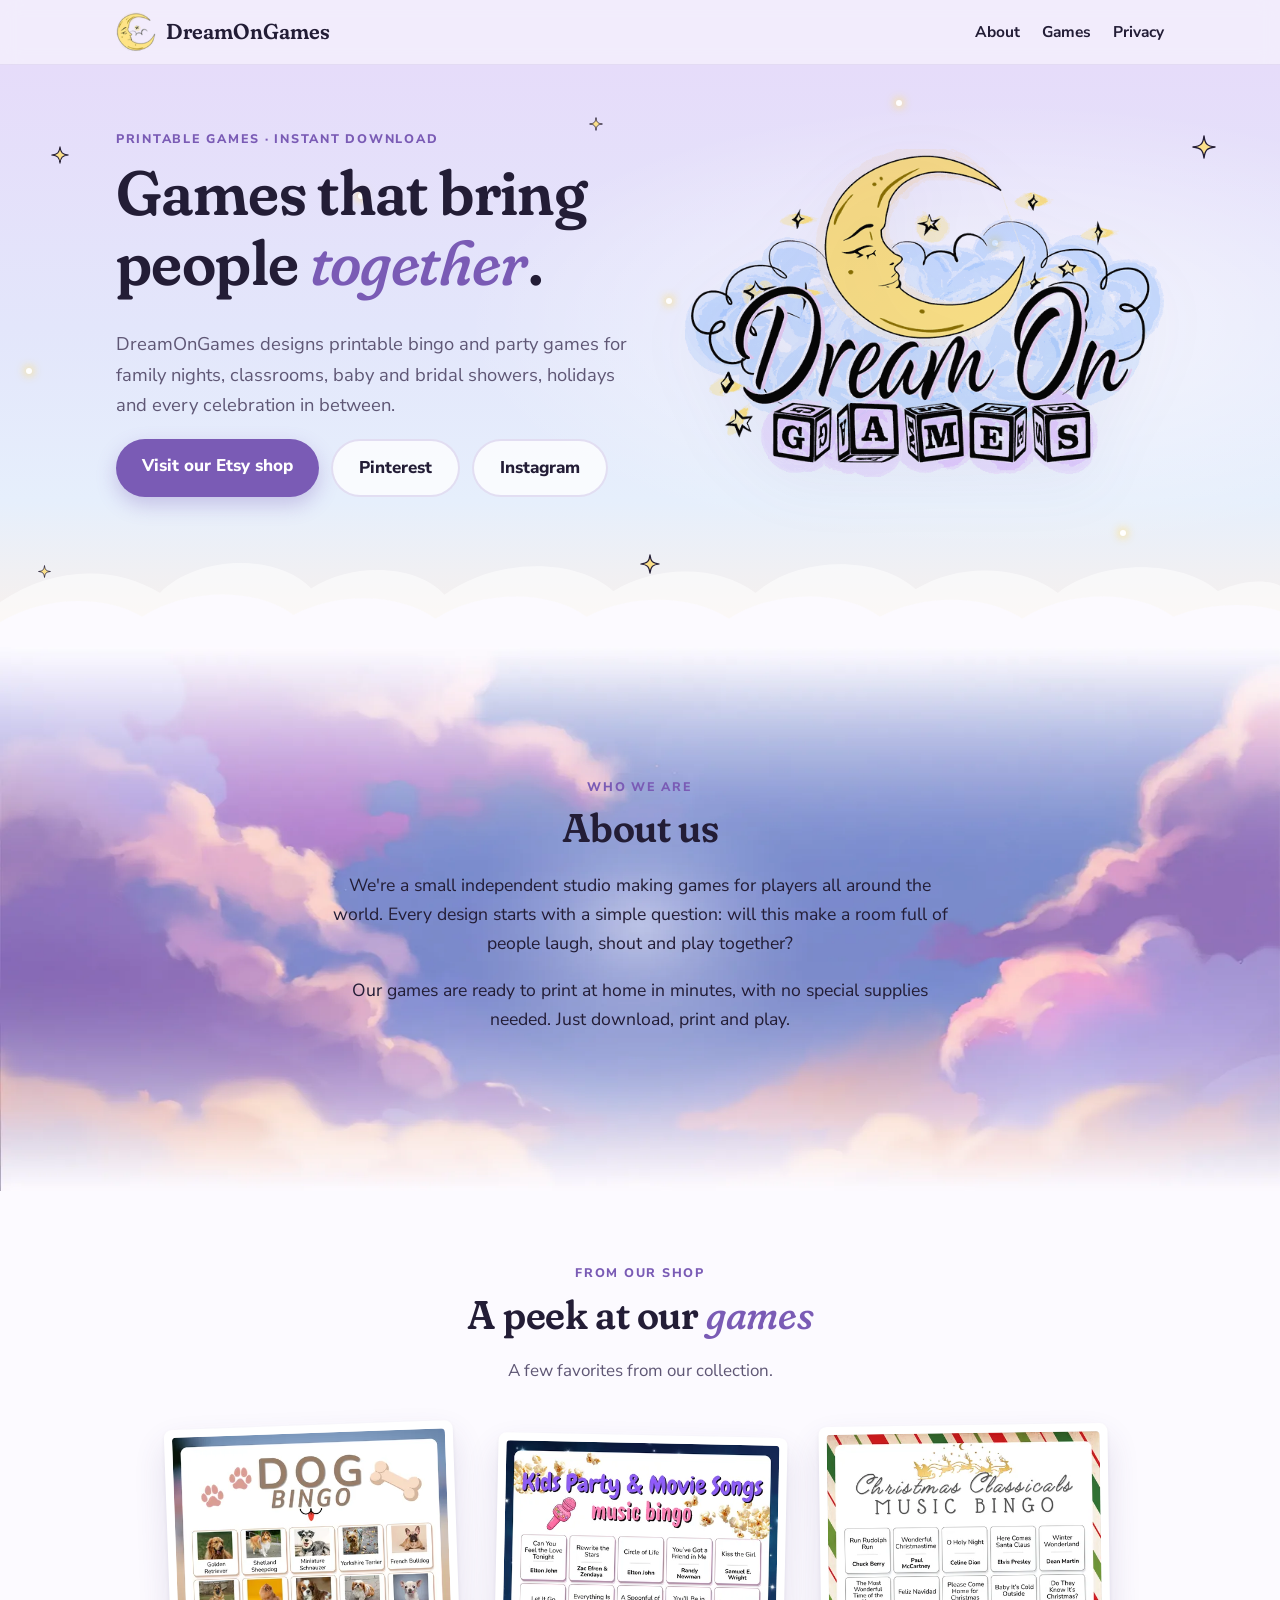
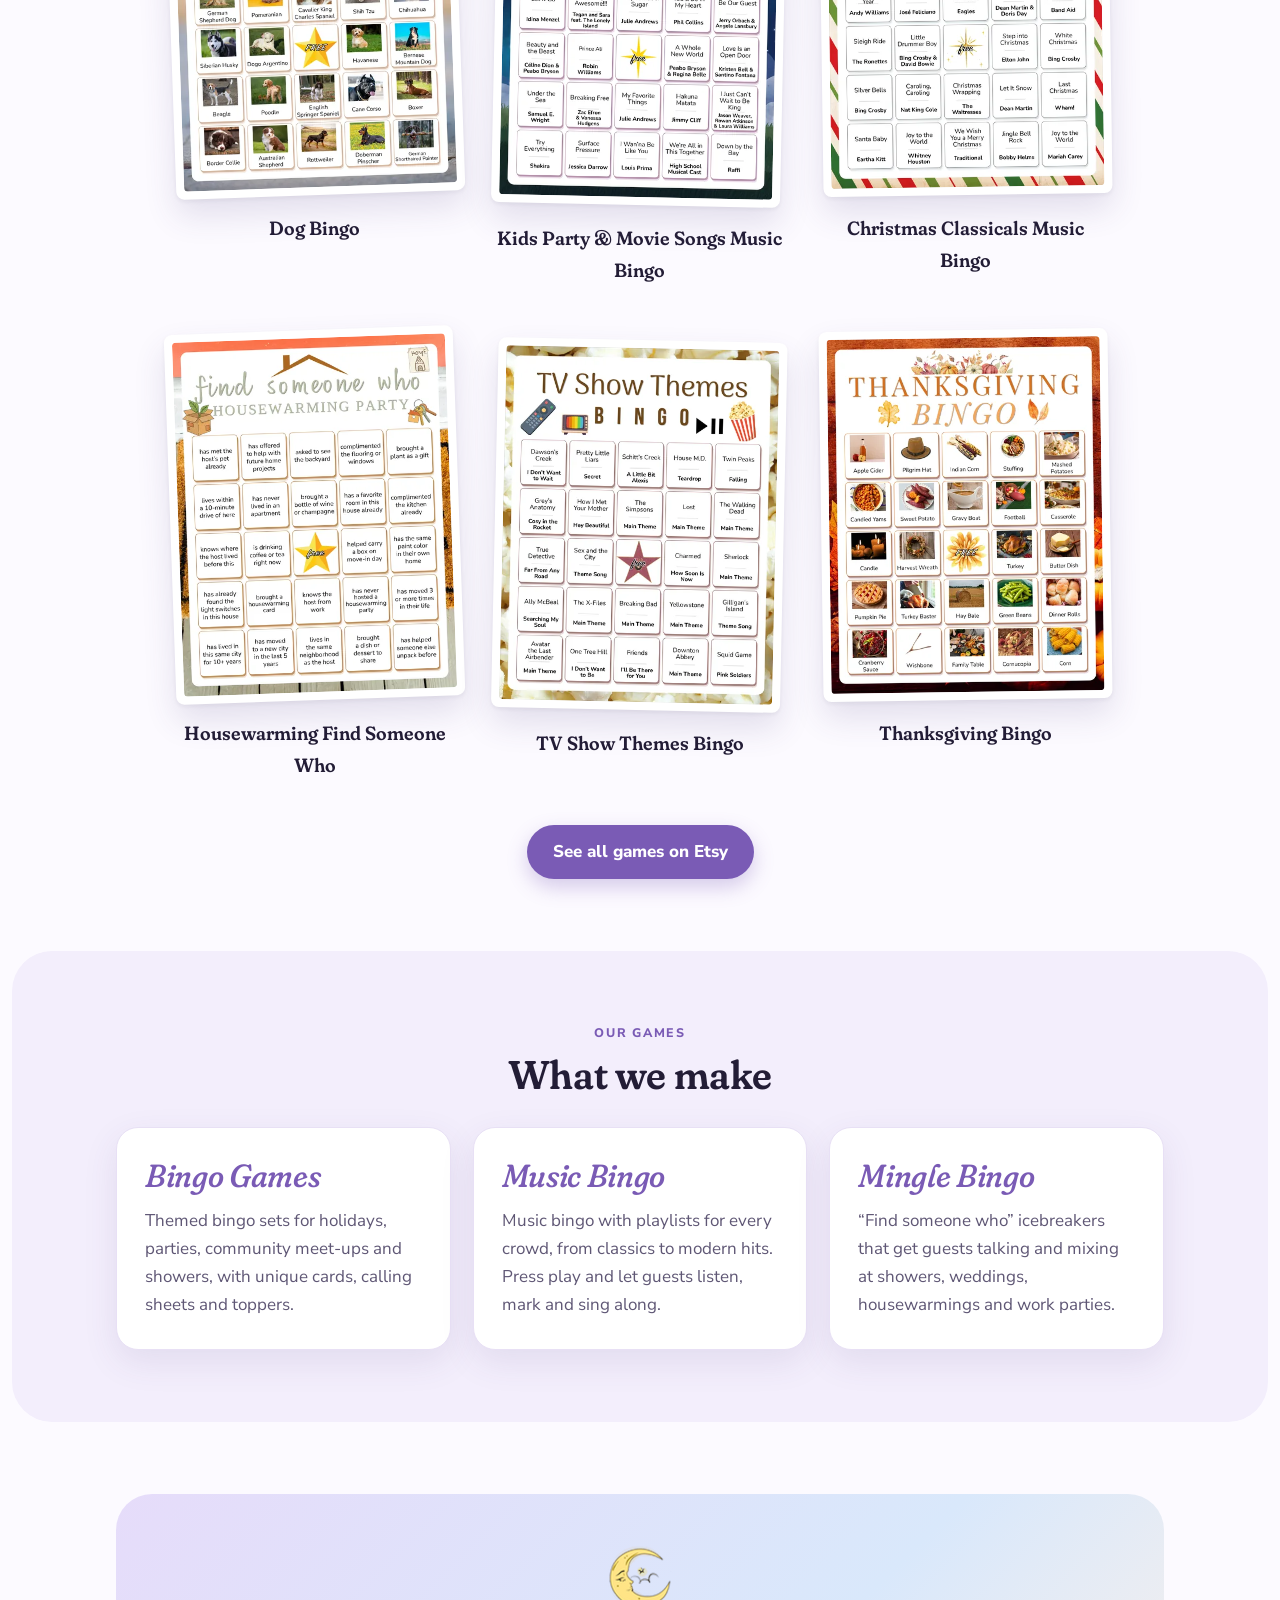
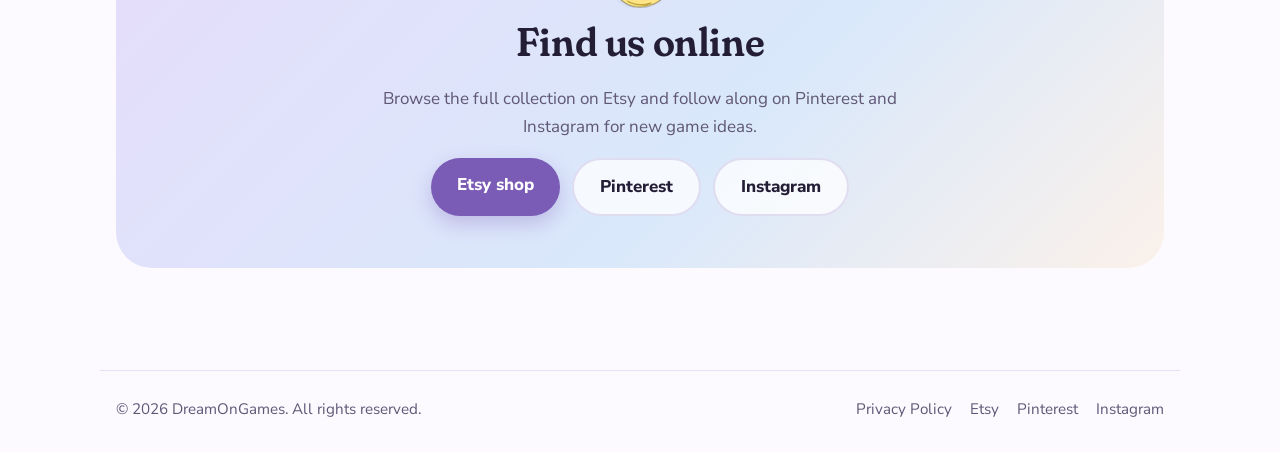
==== commit 107b13ef: "Add canonical URLs Add canonical URLs" ====
--- a/index.html
+++ b/index.html
@@ -8,11 +8,14 @@
   <link rel="preload" href="assets/fonts/fraunces.woff2" as="font" type="font/woff2" crossorigin>
   <link rel="preload" href="assets/fonts/nunito-sans.woff2" as="font" type="font/woff2" crossorigin>
   <link rel="stylesheet" href="assets/style.css">
+  <link rel="canonical" href="https://dreamon.games/">
+  <meta property="og:url" content="https://dreamon.games/">
+  <meta property="og:type" content="website">
   <link rel="icon" type="image/png" href="assets/favicon.png">
   <link rel="apple-touch-icon" href="assets/apple-touch-icon.png">
   <meta property="og:title" content="DreamOnGames">
   <meta property="og:description" content="Printable bingo and party games for family nights, classrooms, showers and celebrations.">
-  <meta property="og:image" content="assets/logo-large.png">
+  <meta property="og:image" content="https://dreamon.games/assets/logo-large.png">
   <meta name="theme-color" content="#ebe4fb">
 </head>
 <body>
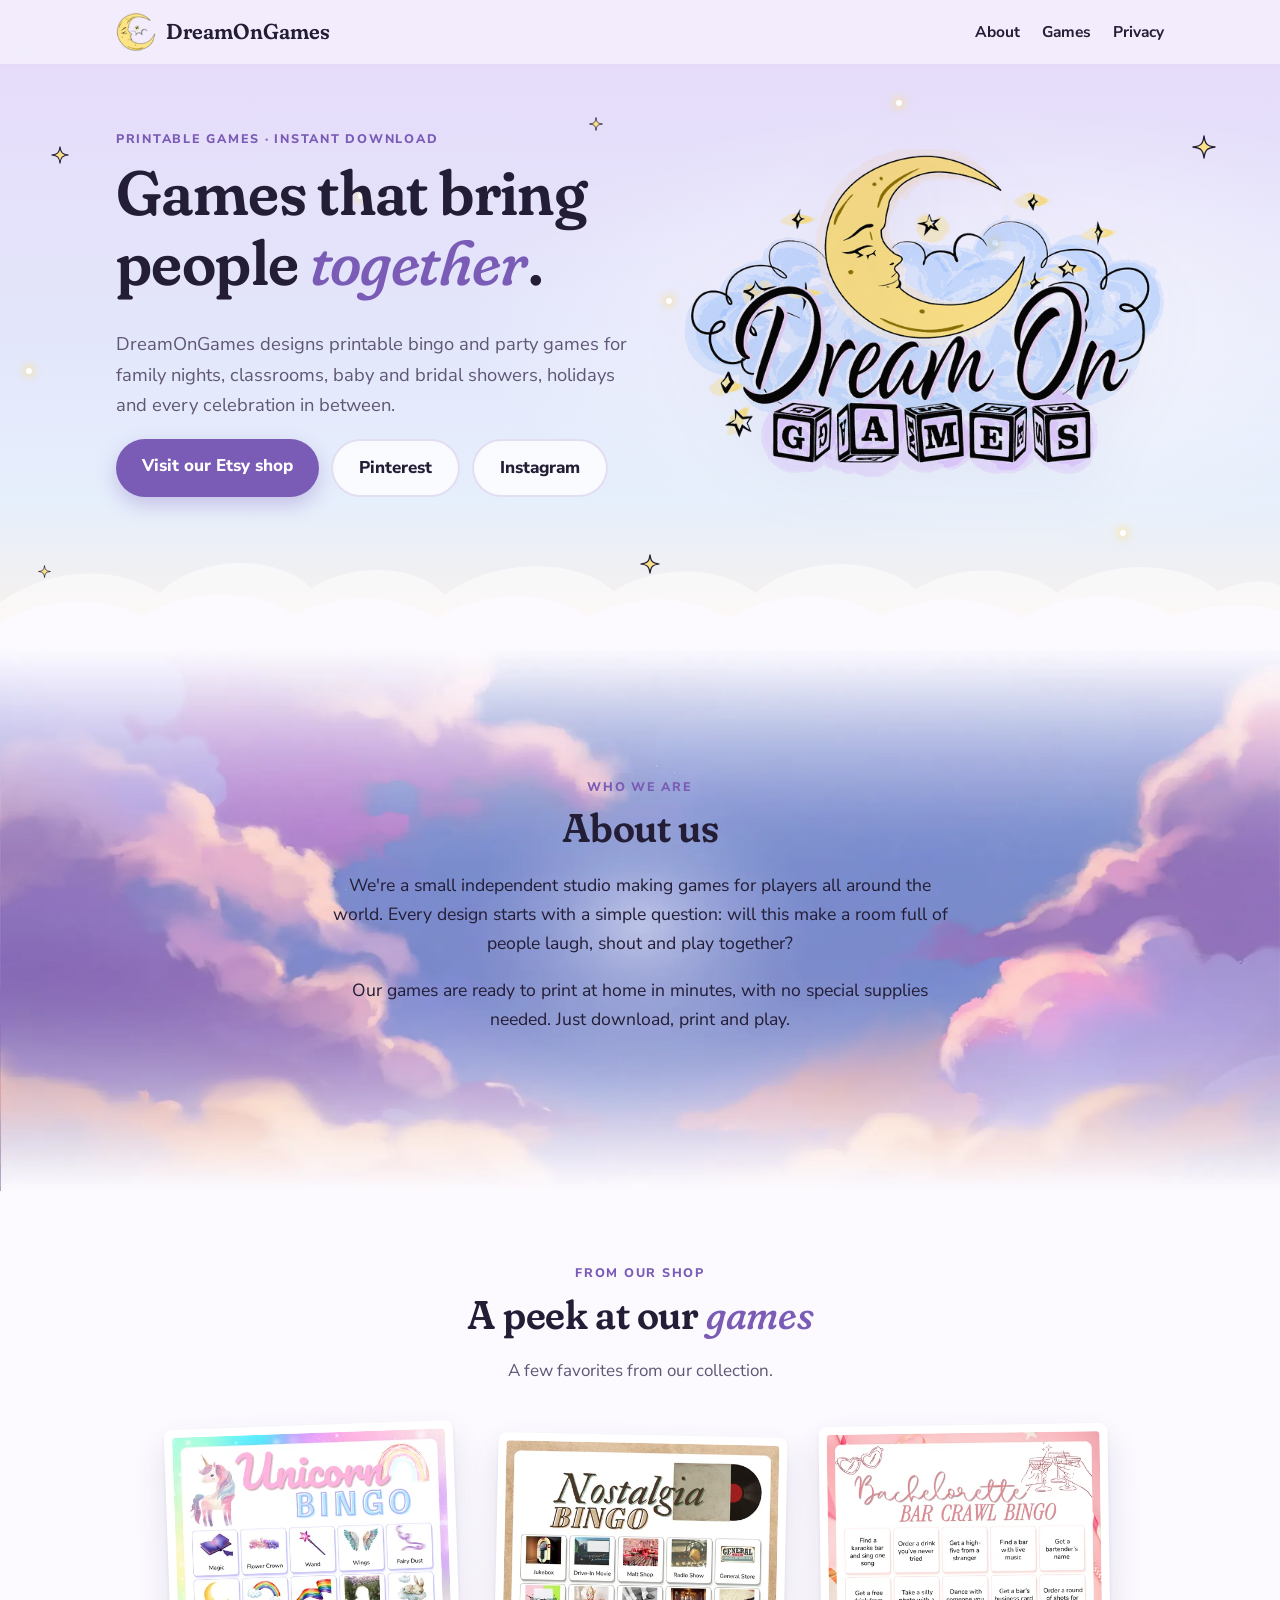
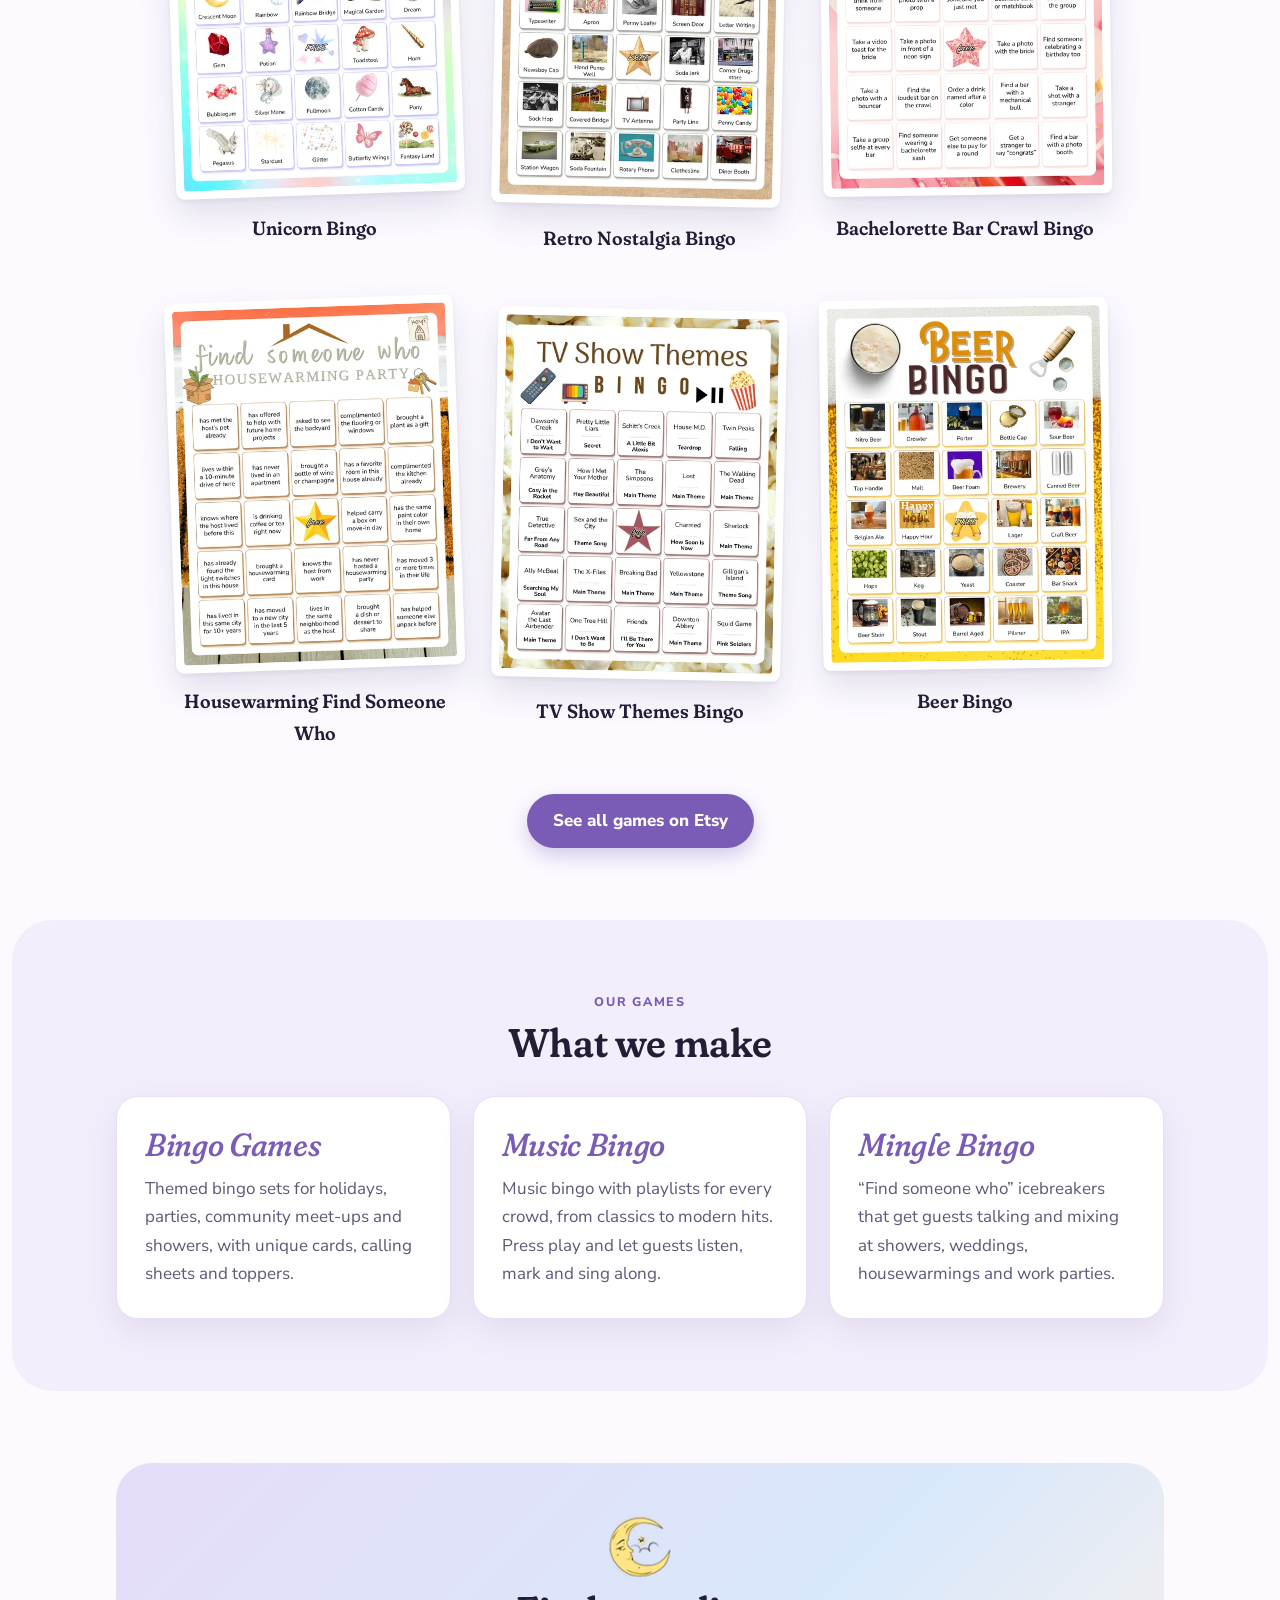
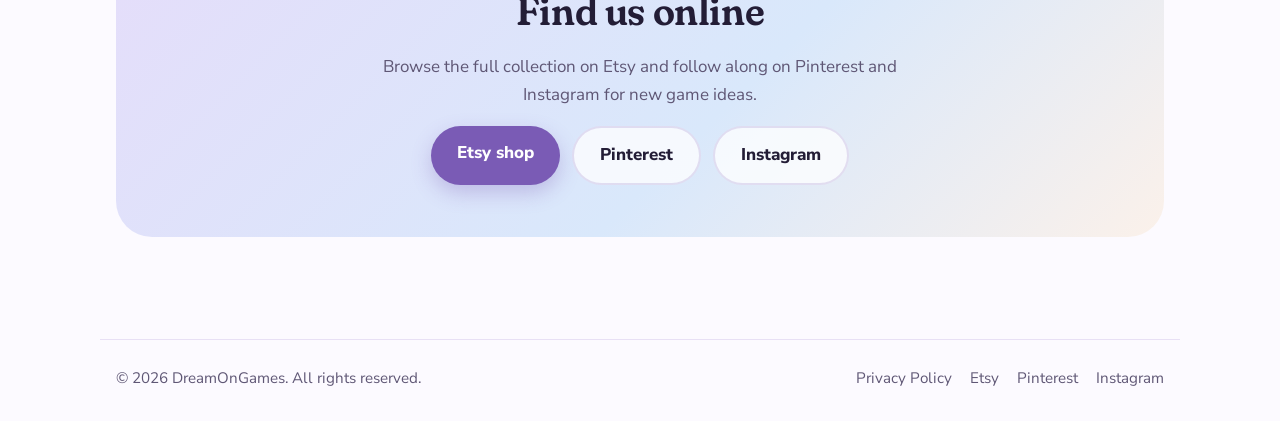
==== commit 783bf0b1: "Clean URL Clean URL" ====
--- a/index.html
+++ b/index.html
@@ -21,14 +21,14 @@
 <body>
   <header class="site-header">
     <div class="container header-inner">
-      <a class="brand" href="index.html">
+      <a class="brand" href="/">
         <img src="assets/favicon.png" alt="" class="brand-icon" width="40" height="40">
         <span class="brand-name">DreamOnGames</span>
       </a>
       <nav class="nav">
         <a href="#about">About</a>
         <a href="#games">Games</a>
-        <a href="privacy.html">Privacy</a>
+        <a href="/privacy">Privacy</a>
       </nav>
     </div>
   </header>
@@ -137,7 +137,7 @@
     <div class="container footer-inner">
       <p>© 2026 DreamOnGames. All rights reserved.</p>
       <nav class="footer-nav">
-        <a href="privacy.html">Privacy Policy</a>
+        <a href="/privacy">Privacy Policy</a>
         <a href="https://www.etsy.com/shop/DreamOnGames" target="_blank" rel="noopener">Etsy</a>
         <a href="https://www.pinterest.com/dreamongames1/" target="_blank" rel="noopener">Pinterest</a>
         <a href="https://www.instagram.com/dream_on_games" target="_blank" rel="noopener">Instagram</a>
